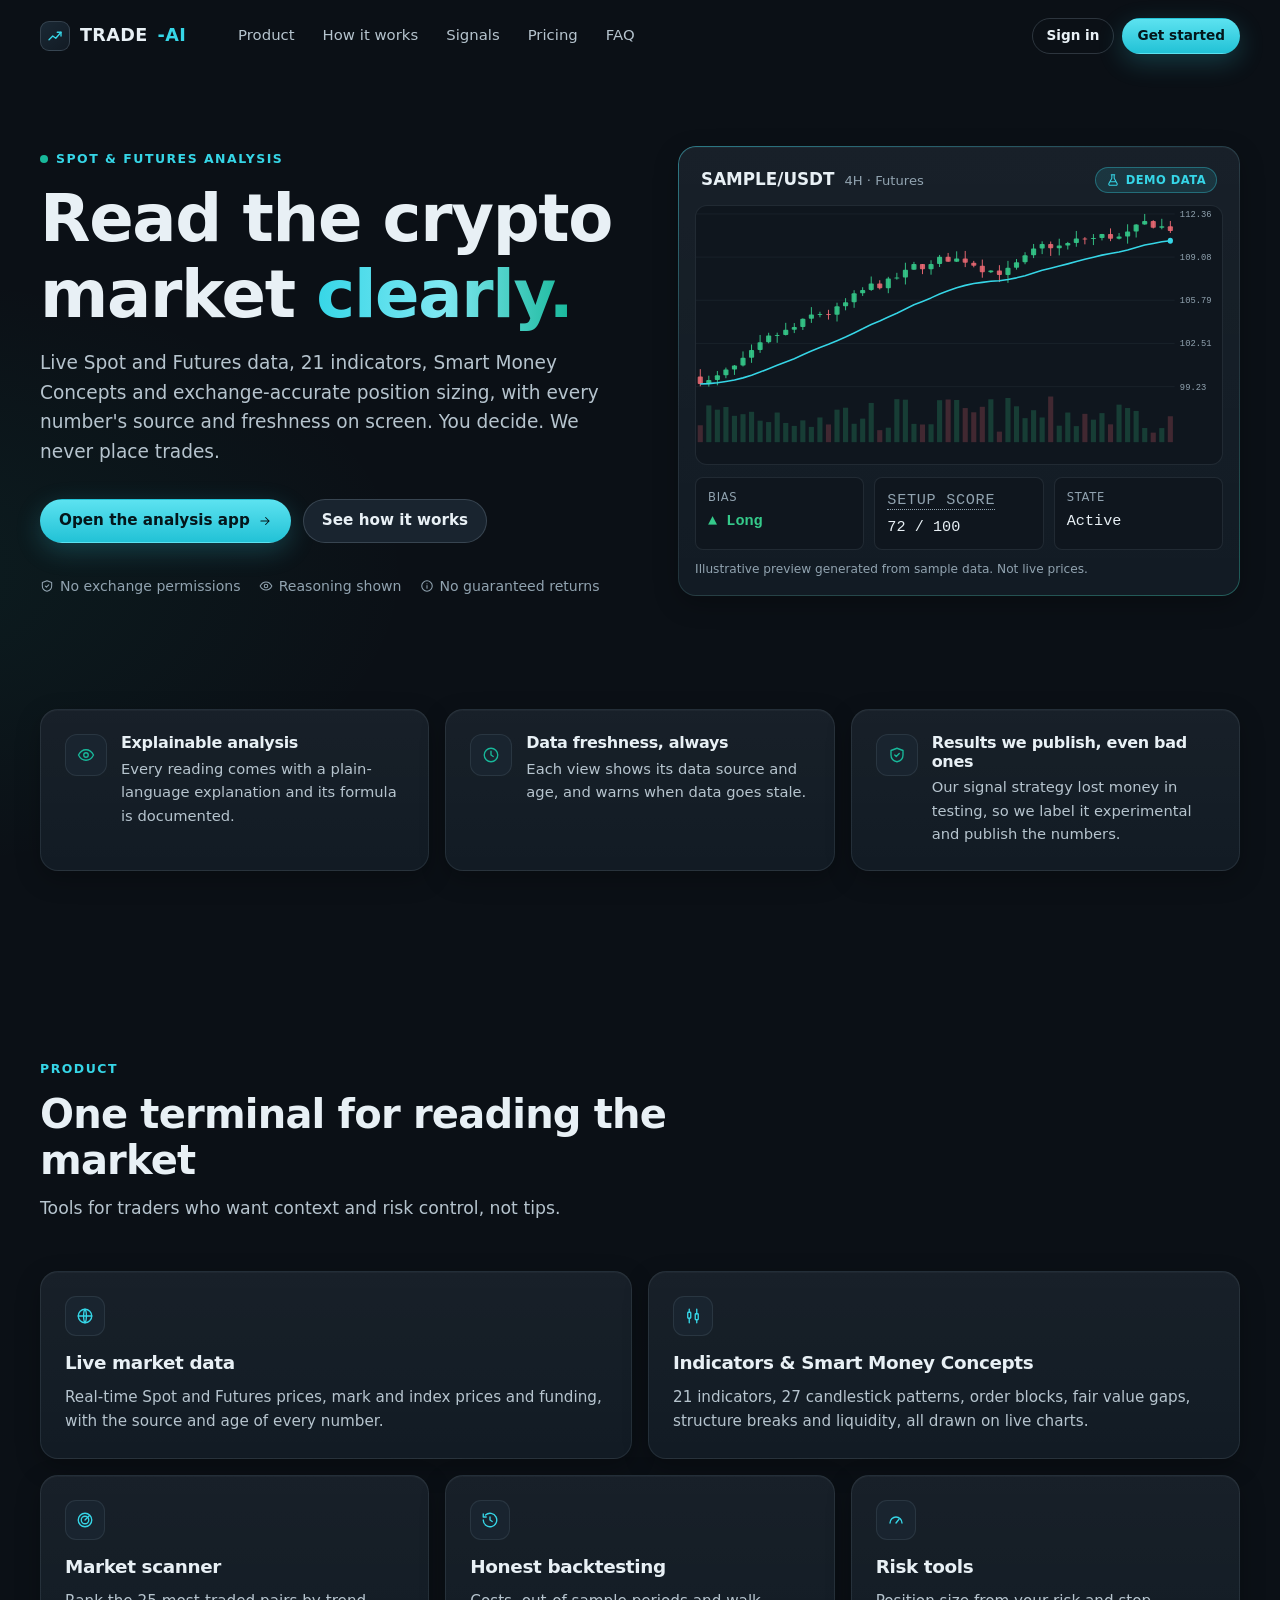
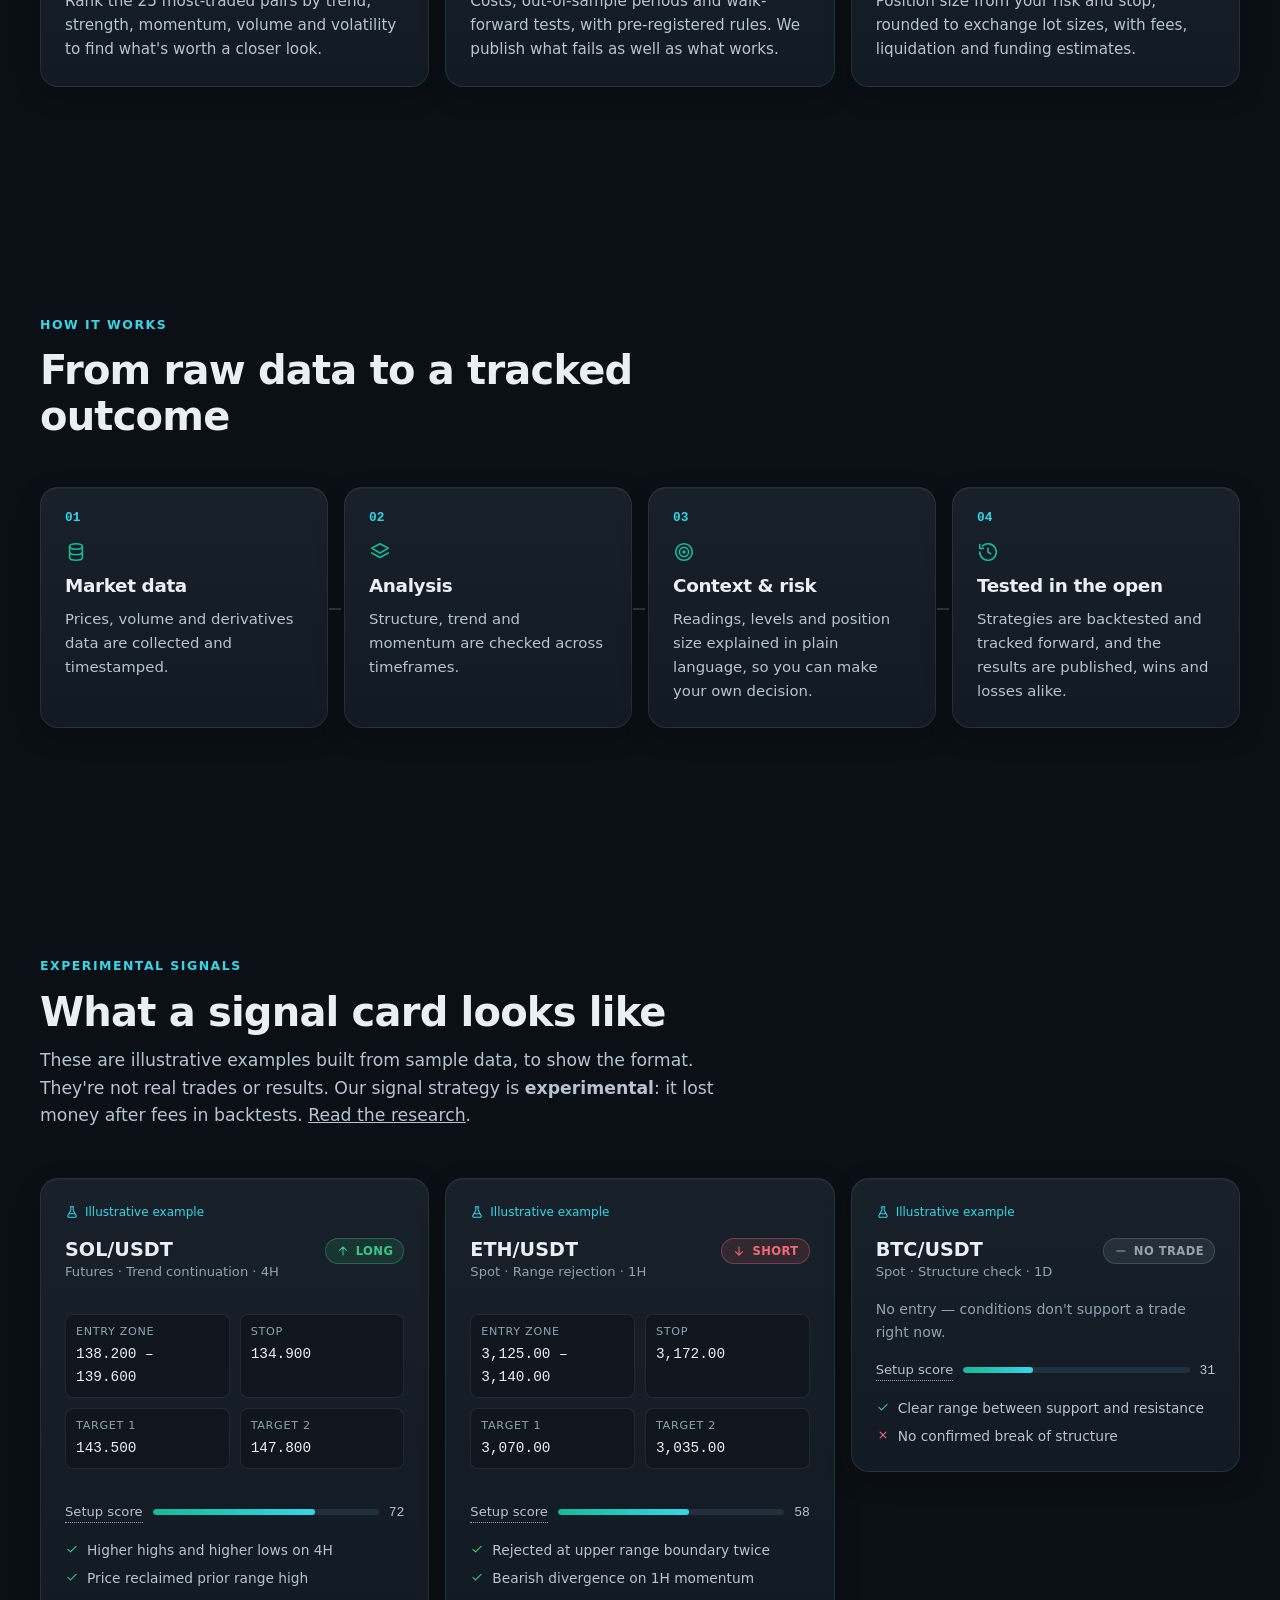
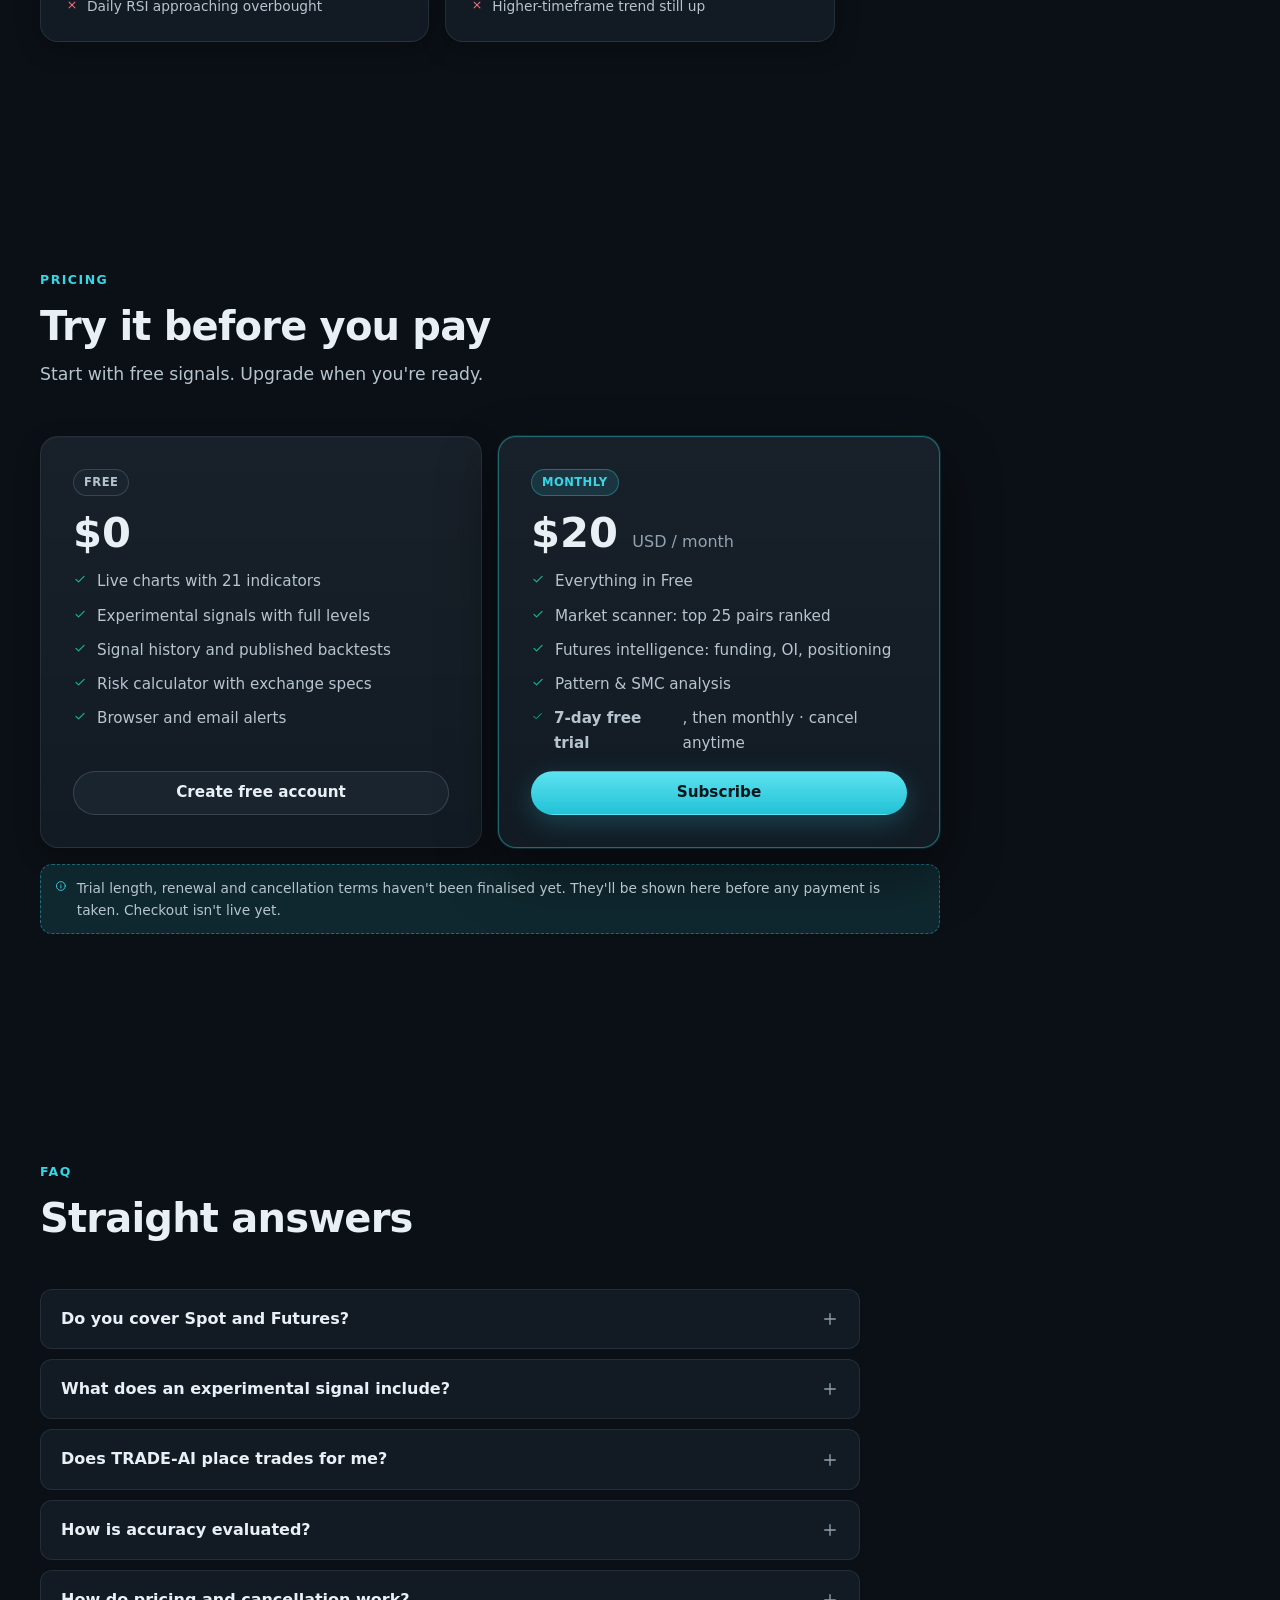
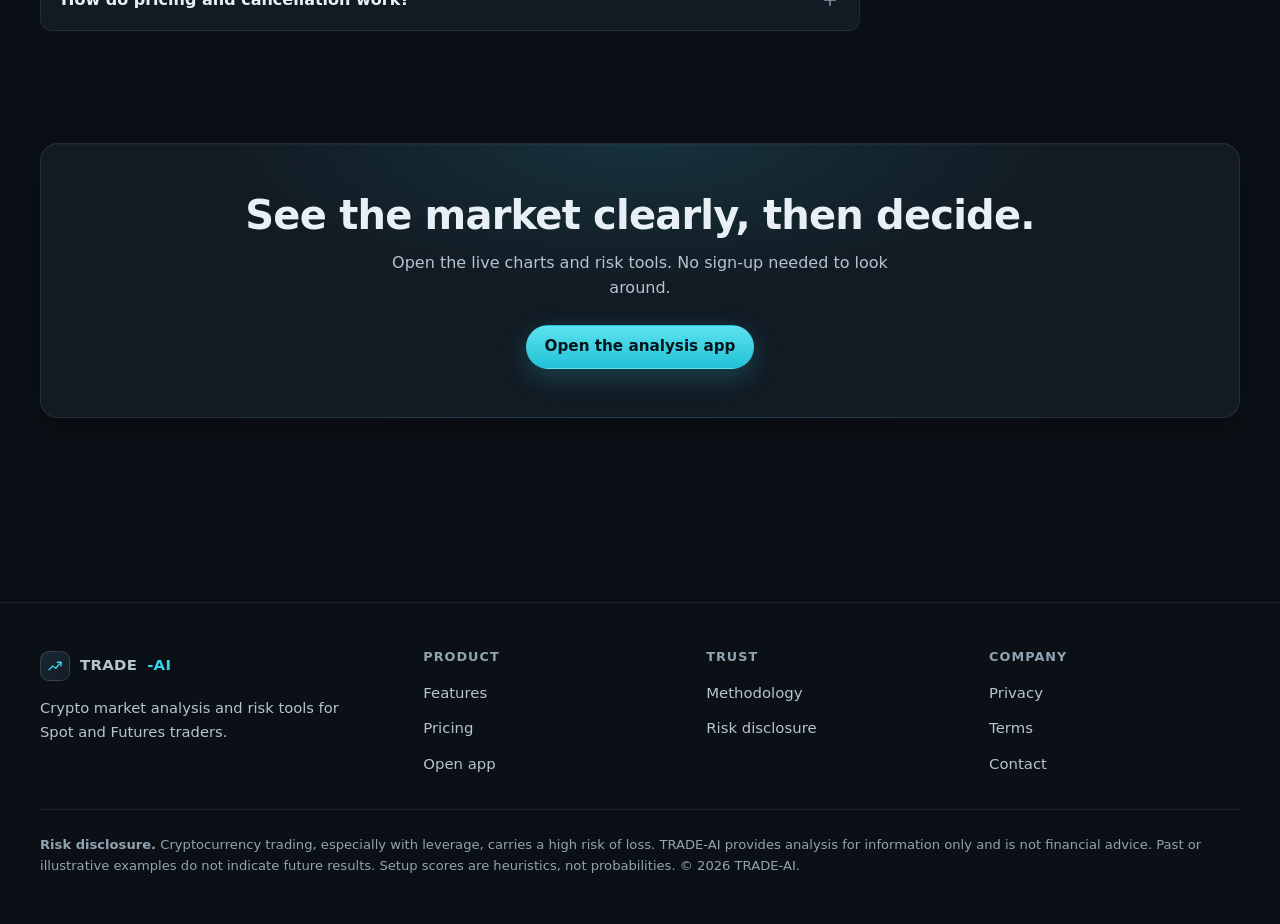
==== index.html @ 27941eb4 "Research round 4: holdout FAIL for E3 (lost less than holding, but not profitable); results publishe" ====
<!DOCTYPE html>
<html lang="en">
<head>
  <meta charset="utf-8" />
  <meta name="viewport" content="width=device-width, initial-scale=1" />
  <title>TRADE-AI — Crypto market analysis and risk tools</title>
  <meta name="description" content="TRADE-AI is a crypto market analysis and risk tool: live Spot and Futures data, 21 indicators, Smart Money Concepts, position sizing and honest, published backtests. Analysis only — no automated trading." />
  <meta name="theme-color" content="#0B1016" />
  <link rel="canonical" href="https://sahan308.github.io/trade-ai/" />
  <link rel="apple-touch-icon" href="assets/img/apple-touch-icon.png" />
  <link rel="manifest" href="manifest.webmanifest" />
  <meta property="og:type" content="website" />
  <meta property="og:site_name" content="TRADE-AI" />
  <meta property="og:title" content="TRADE-AI: Read the crypto market clearly" />
  <meta property="og:description" content="Live crypto charts, 21 indicators, Smart Money Concepts, a market scanner, futures data and position sizing. Analysis only, never automated trading." />
  <meta property="og:url" content="https://sahan308.github.io/trade-ai/" />
  <meta property="og:image" content="https://sahan308.github.io/trade-ai/assets/img/og.png" />
  <meta property="og:image:width" content="1200" />
  <meta property="og:image:height" content="630" />
  <meta property="og:image:alt" content="TRADE-AI: Read the crypto market clearly. Analysis only, never trades." />
  <meta name="twitter:card" content="summary_large_image" />
  <meta name="twitter:title" content="TRADE-AI: Read the crypto market clearly" />
  <meta name="twitter:description" content="Live crypto charts, 21 indicators, Smart Money Concepts, a market scanner, futures data and position sizing. Analysis only, never automated trading." />
  <meta name="twitter:image" content="https://sahan308.github.io/trade-ai/assets/img/og.png" />
  <script type="application/ld+json">{"@context":"https://schema.org","@type":"WebApplication","name":"TRADE-AI","url":"https://sahan308.github.io/trade-ai/","applicationCategory":"FinanceApplication","operatingSystem":"Web","description":"Live crypto charts, 21 indicators, Smart Money Concepts, a market scanner, futures data and position sizing. Analysis only, never automated trading.","offers":{"@type":"Offer","price":"20","priceCurrency":"USD"}}</script>
  <link rel="icon" href="data:image/svg+xml,%3Csvg xmlns='http://www.w3.org/2000/svg' viewBox='0 0 24 24' fill='none' stroke='%2336D6E7' stroke-width='2.4' stroke-linecap='round' stroke-linejoin='round'%3E%3Cpath d='M4 17l5-5 4 3 7-8'/%3E%3Cpath d='M15 7h5v5'/%3E%3C/svg%3E" />
  <link rel="stylesheet" href="assets/css/base.css?v=51" />
  <link rel="stylesheet" href="assets/css/landing.css?v=51" />
</head>
<body class="landing">
  <a class="skip-link" href="#main">Skip to content</a>

  <header class="nav" id="nav">
    <div class="wrap nav-inner">
      <a class="brand" href="#top" aria-label="TRADE-AI home"><span class="brand-mark" data-icon="logo"></span>TRADE<b>-AI</b></a>
      <nav class="nav-links" aria-label="Primary">
        <a href="#features">Product</a>
        <a href="#how">How it works</a>
        <a href="#examples">Signals</a>
        <a href="#pricing">Pricing</a>
        <a href="#faq">FAQ</a>
      </nav>
      <div class="nav-cta">
        <a class="btn btn-ghost btn-sm" href="app.html#/login">Sign in</a>
        <a class="btn btn-primary btn-sm" href="app.html#/signup">Get started</a>
      </div>
      <button class="icon-btn nav-toggle" id="navToggle" aria-expanded="false" aria-controls="mobileMenu" aria-label="Open menu" data-icon="menu"></button>
    </div>
    <div class="mobile-menu" id="mobileMenu">
      <div class="wrap">
        <a href="#features">Product</a><a href="#how">How it works</a><a href="#examples">Signals</a><a href="#pricing">Pricing</a><a href="#faq">FAQ</a>
        <a class="btn" href="app.html#/login">Sign in</a>
        <a class="btn btn-primary" href="app.html#/signup">Get started</a>
      </div>
    </div>
  </header>

  <main id="main">
    <!-- HERO -->
    <section class="hero" id="top">
      <div class="wrap hero-grid">
        <div>
          <div class="eyebrow reveal"><span class="dot" style="color:var(--teal)"></span>Spot &amp; Futures analysis</div>
          <h1 class="reveal" style="--d:60ms">Read the crypto market <em>clearly.</em></h1>
          <p class="hero-lede reveal" style="--d:120ms">Live Spot and Futures data, 21 indicators, Smart Money Concepts and exchange-accurate position sizing, with every number's source and freshness on screen. You decide. We never place trades.</p>
          <div class="hero-ctas reveal" style="--d:180ms">
            <a class="btn btn-primary" href="app.html#/chart" data-icon="arrowRight" data-icon-class="icon-sm" style="flex-direction:row-reverse">Open the analysis app</a>
            <a class="btn" href="#how">See how it works</a>
          </div>
          <div class="hero-notes reveal" style="--d:240ms">
            <span data-icon="shield" data-icon-class="icon-sm">No exchange permissions</span>
            <span data-icon="eye" data-icon-class="icon-sm">Reasoning shown</span>
            <span data-icon="info" data-icon-class="icon-sm">No guaranteed returns</span>
          </div>
        </div>

        <figure class="card preview reveal" style="--d:140ms;margin:0" aria-labelledby="previewCap">
          <div class="preview-top">
            <div class="preview-pair"><strong>SAMPLE/USDT</strong><span class="muted" style="font-size:.82rem">4H · Futures</span></div>
            <span class="badge badge-demo" data-icon="flask" data-icon-class="icon-sm">Demo data</span>
          </div>
          <div class="chart-box" id="heroChart"></div>
          <div class="preview-foot">
            <div class="mini"><small>Bias</small><span class="up bias-long">▲ Long</span></div>
            <div class="mini"><small><span class="term" tabindex="0" data-tip="Heuristic score of aligned conditions — not a probability of winning.">Setup score</span></small><span>72 / 100</span></div>
            <div class="mini"><small>State</small><span>Active</span></div>
          </div>
          <figcaption id="previewCap" class="muted" style="font-size:.76rem;margin-top:10px">Illustrative preview generated from sample data. Not live prices.</figcaption>
        </figure>
      </div>
    </section>

    <!-- TRUST -->
    <section class="trust" aria-label="Transparency commitments">
      <div class="wrap trust-grid" data-stagger>
        <div class="card card-hover trust-item reveal"><div class="ic" data-icon="eye"></div><div><h3>Explainable analysis</h3><p>Every reading comes with a plain-language explanation and its formula is documented.</p></div></div>
        <div class="card card-hover trust-item reveal"><div class="ic" data-icon="clock"></div><div><h3>Data freshness, always</h3><p>Each view shows its data source and age, and warns when data goes stale.</p></div></div>
        <div class="card card-hover trust-item reveal"><div class="ic" data-icon="shield"></div><div><h3>Results we publish, even bad ones</h3><p>Our signal strategy lost money in testing, so we label it experimental and publish the numbers.</p></div></div>
      </div>
    </section>

    <!-- FEATURES -->
    <section id="features">
      <div class="wrap">
        <div class="section-head reveal">
          <div class="eyebrow">Product</div>
          <h2>One terminal for reading the market</h2>
          <p>Tools for traders who want context and risk control, not tips.</p>
        </div>
        <div class="features-grid" data-stagger>
          <article class="card card-hover feature wide reveal"><div class="ic" data-icon="globe"></div><h3>Live market data</h3><p>Real-time Spot and Futures prices, mark and index prices and funding, with the source and age of every number.</p></article>
          <article class="card card-hover feature wide reveal"><div class="ic" data-icon="candles"></div><h3>Indicators &amp; Smart Money Concepts</h3><p>21 indicators, 27 candlestick patterns, order blocks, fair value gaps, structure breaks and liquidity, all drawn on live charts.</p></article>
          <article class="card card-hover feature reveal"><div class="ic" data-icon="radar"></div><h3>Market scanner</h3><p>Rank the 25 most-traded pairs by trend, strength, momentum, volume and volatility to find what's worth a closer look.</p></article>
          <article class="card card-hover feature reveal"><div class="ic" data-icon="history"></div><h3>Honest backtesting</h3><p>Costs, out-of-sample periods and walk-forward tests, with pre-registered rules. We publish what fails as well as what works.</p></article>
          <article class="card card-hover feature reveal"><div class="ic" data-icon="gauge"></div><h3>Risk tools</h3><p>Position size from your risk and stop, rounded to exchange lot sizes, with fees, liquidation and funding estimates.</p></article>
        </div>
      </div>
    </section>

    <!-- HOW -->
    <section id="how">
      <div class="wrap">
        <div class="section-head reveal">
          <div class="eyebrow">How it works</div>
          <h2>From raw data to a tracked outcome</h2>
        </div>
        <ol class="steps" data-stagger style="list-style:none;margin:0;padding:0">
          <li class="card card-hover step reveal"><div class="ic" data-icon="database" data-icon-class="icon-lg"></div><h3>Market data</h3><p>Prices, volume and derivatives data are collected and timestamped.</p></li>
          <li class="card card-hover step reveal"><div class="ic" data-icon="layers" data-icon-class="icon-lg"></div><h3>Analysis</h3><p>Structure, trend and momentum are checked across timeframes.</p></li>
          <li class="card card-hover step reveal"><div class="ic" data-icon="target" data-icon-class="icon-lg"></div><h3>Context &amp; risk</h3><p>Readings, levels and position size explained in plain language, so you can make your own decision.</p></li>
          <li class="card card-hover step reveal"><div class="ic" data-icon="history" data-icon-class="icon-lg"></div><h3>Tested in the open</h3><p>Strategies are backtested and tracked forward, and the results are published, wins and losses alike.</p></li>
        </ol>
      </div>
    </section>

    <!-- EXAMPLES -->
    <section id="examples">
      <div class="wrap">
        <div class="section-head reveal">
          <div class="eyebrow">Experimental signals</div>
          <h2>What a signal card looks like</h2>
          <p>These are illustrative examples built from sample data, to show the format. They're not real trades or results. Our signal strategy is <b>experimental</b>: it lost money after fees in backtests. <a href="https://github.com/Sahan308/trade-ai/blob/main/research/RESULTS.md" target="_blank" rel="noopener" style="text-decoration:underline">Read the research</a>.</p>
        </div>
        <div class="samples-grid" data-stagger id="samples"></div>
      </div>
    </section>

    <!-- PRICING -->
    <section id="pricing">
      <div class="wrap">
        <div class="section-head reveal">
          <div class="eyebrow">Pricing</div>
          <h2>Try it before you pay</h2>
          <p>Start with free signals. Upgrade when you're ready.</p>
        </div>
        <div class="pricing-grid" data-stagger>
          <div class="card card-hover plan reveal">
            <span class="badge" style="align-self:flex-start">Free</span>
            <div class="plan-price">$0</div>
            <ul>
              <li><span data-icon="check" data-icon-class="icon-sm"></span>Live charts with 21 indicators</li>
              <li><span data-icon="check" data-icon-class="icon-sm"></span>Experimental signals with full levels</li>
              <li><span data-icon="check" data-icon-class="icon-sm"></span>Signal history and published backtests</li>
              <li><span data-icon="check" data-icon-class="icon-sm"></span>Risk calculator with exchange specs</li>
              <li><span data-icon="check" data-icon-class="icon-sm"></span>Browser and email alerts</li>
            </ul>
            <a class="btn" href="app.html#/signup">Create free account</a>
          </div>
          <div class="card card-hover plan featured reveal">
            <span class="badge badge-demo" style="align-self:flex-start">Monthly</span>
            <div class="plan-price">$<span data-cfg="price">20</span> <small>USD / month</small></div>
            <ul>
              <li><span data-icon="check" data-icon-class="icon-sm"></span>Everything in Free</li>
              <li><span data-icon="check" data-icon-class="icon-sm"></span>Market scanner: top 25 pairs ranked</li>
              <li><span data-icon="check" data-icon-class="icon-sm"></span>Futures intelligence: funding, OI, positioning</li>
              <li><span data-icon="check" data-icon-class="icon-sm"></span>Pattern &amp; SMC analysis</li>
              <li><span data-icon="check" data-icon-class="icon-sm"></span><b>7-day free trial</b>, then monthly · cancel anytime</li>
            </ul>
            <button class="btn btn-primary" id="subscribeBtn" type="button">Subscribe</button>
          </div>
        </div>
        <div class="config-note reveal" style="margin-top:16px;max-width:900px"><span data-icon="info" data-icon-class="icon-sm"></span><span>Trial length, renewal and cancellation terms haven't been finalised yet. They'll be shown here before any payment is taken. Checkout isn't live yet.</span></div>
      </div>
    </section>

    <!-- FAQ -->
    <section id="faq">
      <div class="wrap">
        <div class="section-head reveal"><div class="eyebrow">FAQ</div><h2>Straight answers</h2></div>
        <div class="faq" id="faqList" data-stagger>
          <div class="faq-item reveal"><button class="faq-q" aria-expanded="false">Do you cover Spot and Futures?<span data-icon="plus"></span></button><div class="faq-a" role="region"><div><p>Yes. Every signal is labelled Spot or Futures. Futures views add derivatives context such as funding and open interest wherever the data source provides it.</p></div></div></div>
          <div class="faq-item reveal"><button class="faq-q" aria-expanded="false">What does an experimental signal include?<span data-icon="plus"></span></button><div class="faq-a" role="region"><div><p>Direction (LONG, SHORT or NO TRADE), symbol, market, strategy, timeframe, timestamp, data source and freshness, entry zone, stop-loss, targets, an invalidation condition, a heuristic setup score, and supporting and conflicting evidence.</p></div></div></div>
          <div class="faq-item reveal"><button class="faq-q" aria-expanded="false">Does TRADE-AI place trades for me?<span data-icon="plus"></span></button><div class="faq-a" role="region"><div><p>No. TRADE-AI is analysis and decision support only. It never connects to your exchange account, never asks for trading permissions and never places orders.</p></div></div></div>
          <div class="faq-item reveal"><button class="faq-q" aria-expanded="false">How is accuracy evaluated?<span data-icon="plus"></span></button><div class="faq-a" role="region"><div><p>Strategies are backtested with fees and slippage, out-of-sample periods and walk-forward tests, under rules we commit before seeing results. Live signals are tracked through their full lifecycle. So far our signal strategy has <b>not</b> shown a positive edge after costs, so we label it experimental and publish the results. We never quote an accuracy rate the data doesn't support, and the setup score is never a win probability.</p></div></div></div>
          <div class="faq-item reveal"><button class="faq-q" aria-expanded="false">How do pricing and cancellation work?<span data-icon="plus"></span></button><div class="faq-a" role="region"><div><p>The core app is free: charts, indicators, experimental signals with full levels, history, risk tools and alerts. Pro adds the market scanner, futures intelligence and pattern &amp; SMC analysis for $20 USD per month. Every new account gets 7 days of Pro free, no card needed. Pro renews monthly until you cancel; cancelling keeps Pro until the end of the period you paid for. See the <a href="legal/terms.html">Terms</a>.</p></div></div></div>
        </div>
      </div>
    </section>

    <section style="padding-top:0">
      <div class="wrap"><div class="card cta-band reveal">
        <h2>See the market clearly, then decide.</h2>
        <p>Open the live charts and risk tools. No sign-up needed to look around.</p>
        <a class="btn btn-primary" href="app.html#/chart">Open the analysis app</a>
      </div></div>
    </section>
  </main>

  <footer class="footer">
    <div class="wrap">
      <div class="footer-grid">
        <div><a class="brand" href="#top"><span class="brand-mark" data-icon="logo"></span>TRADE<b>-AI</b></a><p style="margin-top:14px;font-size:.92rem;max-width:300px">Crypto market analysis and risk tools for Spot and Futures traders.</p></div>
        <div><h4>Product</h4><ul><li><a href="#features">Features</a></li><li><a href="#pricing">Pricing</a></li><li><a href="app.html">Open app</a></li></ul></div>
        <div><h4>Trust</h4><ul><li><a data-link="methodology" href="#">Methodology</a></li><li><a data-link="risk" href="#">Risk disclosure</a></li></ul></div>
        <div><h4>Company</h4><ul><li><a data-link="privacy" href="#">Privacy</a></li><li><a data-link="terms" href="#">Terms</a></li><li><a data-link="contact" href="#">Contact</a></li></ul></div>
      </div>
      <p class="risk" id="risk-disclosure"><b>Risk disclosure.</b> Cryptocurrency trading, especially with leverage, carries a high risk of loss. TRADE-AI provides analysis for information only and is not financial advice. Past or illustrative examples do not indicate future results. Setup scores are heuristics, not probabilities. © <span id="yr"></span> TRADE-AI.</p>
    </div>
  </footer>

  <script src="assets/js/config.js?v=51"></script>
  <script src="assets/js/core.js?v=51"></script>
  <script src="assets/js/fixtures/demo.js?v=51"></script>
  <script src="assets/js/services/signals.js?v=51"></script>
  <script src="assets/js/components.js?v=51"></script>
  <script src="assets/js/hero-chart.js?v=51"></script>
  <script src="assets/js/landing.js?v=51"></script>
</body>
</html>
---- assets/css/base.css ----
/* TRADE-AI — design tokens + shared base styles */
:root {
  /* Surfaces */
  --bg-0: #0B1016;
  --bg-1: #0F161E;
  --bg-2: #121B24;
  --bg-3: #19242F;
  --bg-4: #22303D;
  --line: rgba(145, 163, 176, 0.14);
  --line-strong: rgba(145, 163, 176, 0.26);

  /* Text */
  --tx-1: #E8F0F5;
  --tx-2: #B6C4CE;
  --tx-3: #91A3B0;

  /* Semantic */
  --up: #35C98A;          /* positive market movement, LONG */
  --up-soft: rgba(53, 201, 138, 0.12);
  --down: #F16B75;        /* negative market movement, SHORT */
  --down-soft: rgba(241, 107, 117, 0.12);
  --accent: #36D6E7;      /* primary brand accent — electric cyan */
  --accent-soft: rgba(54, 214, 231, 0.12);
  --accent-ink: #04161B;  /* text on cyan fills */
  --teal: #18B89A;        /* secondary accent */
  --teal-soft: rgba(24, 184, 154, 0.12);
  --info: #18B89A;
  --info-soft: rgba(24, 184, 154, 0.12);
  --neutral: #91A3B0;
  --neutral-soft: rgba(145, 163, 176, 0.12);

  /* Type */
  --font-sans: "Inter", "Segoe UI", system-ui, -apple-system, Roboto, "Helvetica Neue", Arial, sans-serif;
  --font-display: "Space Grotesk", "Inter", "Segoe UI", system-ui, sans-serif;
  --font-mono: "JetBrains Mono", ui-monospace, SFMono-Regular, Menlo, Consolas, monospace;

  /* Spacing / shape */
  --s-1: 4px; --s-2: 8px; --s-3: 12px; --s-4: 16px; --s-5: 24px; --s-6: 32px; --s-7: 48px; --s-8: 72px; --s-9: 112px;
  --r-sm: 8px; --r-md: 12px; --r-lg: 18px; --r-xl: 26px;
  --shadow-1: 0 1px 0 rgba(255,255,255,0.03) inset, 0 8px 24px rgba(0,0,0,0.25);
  --shadow-2: 0 1px 0 rgba(255,255,255,0.04) inset, 0 24px 60px rgba(0,0,0,0.45);
  --glow-up: 0 0 0 1px rgba(54,214,231,0.25), 0 0 24px rgba(54,214,231,0.12);

  /* Motion */
  --ease: cubic-bezier(0.2, 0.7, 0.2, 1);
  --dur-1: 140ms; --dur-2: 240ms; --dur-3: 520ms;
  --maxw: 1200px;
}

*, *::before, *::after { box-sizing: border-box; }
html { -webkit-text-size-adjust: 100%; scroll-behavior: smooth; }
body {
  margin: 0; background: var(--bg-0); color: var(--tx-1);
  font: 400 16px/1.6 var(--font-sans);
  -webkit-font-smoothing: antialiased;
}
img, svg { display: block; max-width: 100%; }
a { color: inherit; text-decoration: none; }
p { margin: 0 0 var(--s-4); color: var(--tx-2); }
h1, h2, h3, h4 { margin: 0 0 var(--s-3); font-family: var(--font-display); letter-spacing: -0.02em; line-height: 1.15; color: var(--tx-1); }
h1 { font-size: clamp(2.3rem, 5.4vw, 4.1rem); font-weight: 650; }
h2 { font-size: clamp(1.7rem, 3.4vw, 2.5rem); font-weight: 620; }
h3 { font-size: 1.15rem; font-weight: 600; }
.num, .mono { font-family: var(--font-mono); font-variant-numeric: tabular-nums; letter-spacing: -0.01em; }
.muted { color: var(--tx-3); }
.sr-only { position: absolute; width: 1px; height: 1px; padding: 0; margin: -1px; overflow: hidden; clip: rect(0,0,0,0); white-space: nowrap; border: 0; }
.skip-link { position: absolute; left: 12px; top: -60px; z-index: 100; background: var(--accent); color: var(--accent-ink); padding: 10px 14px; border-radius: var(--r-sm); font-weight: 600; transition: top var(--dur-1); }
.skip-link:focus { top: 12px; }

:focus-visible { outline: 2px solid var(--accent); outline-offset: 2px; border-radius: 6px; }

.icon { width: 18px; height: 18px; flex: none; stroke: currentColor; fill: none; stroke-width: 1.8; stroke-linecap: round; stroke-linejoin: round; }
.icon-sm { width: 14px; height: 14px; }
.icon-lg { width: 22px; height: 22px; }

/* Buttons */
.btn {
  --b-bg: var(--bg-3); --b-fg: var(--tx-1); --b-bd: var(--line-strong);
  display: inline-flex; align-items: center; justify-content: center; gap: 8px;
  min-height: 44px; padding: 0 18px; border-radius: 999px; border: 1px solid var(--b-bd);
  background: var(--b-bg); color: var(--b-fg); font: 600 0.95rem/1 var(--font-sans); cursor: pointer;
  transition: transform var(--dur-1) var(--ease), background var(--dur-2), border-color var(--dur-2), box-shadow var(--dur-2);
}
.btn:hover { transform: translateY(-1px); border-color: rgba(54,214,231,0.45); }
.btn:active { transform: translateY(0); }
.btn-primary { --b-bg: linear-gradient(180deg, #5CE2F0, #22C2D6); --b-fg: var(--accent-ink); --b-bd: transparent; box-shadow: 0 8px 26px rgba(54,214,231,0.22); }
.btn-primary:hover { box-shadow: 0 10px 32px rgba(54,214,231,0.32); }
.btn-ghost { --b-bg: transparent; }
.btn-sm { min-height: 36px; padding: 0 14px; font-size: 0.85rem; }
.btn[disabled], .btn[aria-disabled="true"] { opacity: 0.5; cursor: not-allowed; transform: none; }

/* Badges / pills */
.badge {
  display: inline-flex; align-items: center; gap: 6px; padding: 3px 10px; border-radius: 999px;
  font: 600 0.72rem/1.6 var(--font-sans); letter-spacing: 0.04em; text-transform: uppercase;
  border: 1px solid var(--line-strong); background: var(--bg-3); color: var(--tx-2); white-space: nowrap;
}
.badge-long { color: var(--up); background: var(--up-soft); border-color: rgba(53,201,138,0.35); }
.badge-short { color: var(--down); background: var(--down-soft); border-color: rgba(241,107,117,0.35); }
.badge-none { color: var(--neutral); background: var(--neutral-soft); }
.badge-demo { color: var(--accent); background: var(--accent-soft); border-color: rgba(54,214,231,0.35); }
.badge-info { color: var(--info); background: var(--info-soft); border-color: rgba(24,184,154,0.35); }
.up { color: var(--up); } .down { color: var(--down); }

.dot { width: 8px; height: 8px; border-radius: 50%; background: currentColor; flex: none; }
.dot-live { box-shadow: 0 0 0 0 currentColor; animation: pulse 2.4s var(--ease) infinite; }
@keyframes pulse { 0% { box-shadow: 0 0 0 0 rgba(24,184,154,0.45); } 70% { box-shadow: 0 0 0 8px rgba(24,184,154,0); } 100% { box-shadow: 0 0 0 0 rgba(24,184,154,0); } }

/* Cards */
.card {
  background: linear-gradient(180deg, rgba(255,255,255,0.025), rgba(255,255,255,0)), var(--bg-2);
  border: 1px solid var(--line); border-radius: var(--r-lg); box-shadow: var(--shadow-1);
}
.card-hover { transition: transform var(--dur-2) var(--ease), border-color var(--dur-2), box-shadow var(--dur-2); }
.card-hover:hover { transform: translateY(-3px); border-color: var(--line-strong); box-shadow: var(--shadow-2); }

/* Tooltip term */
.term { border-bottom: 1px dotted var(--tx-3); cursor: help; position: relative; }
.term:focus-visible { border-radius: 2px; }
.term[data-tip]::after {
  content: attr(data-tip); position: absolute; left: 50%; bottom: calc(100% + 8px); transform: translate(-50%, 4px);
  width: max-content; max-width: 260px; padding: 8px 10px; border-radius: var(--r-sm);
  background: var(--bg-4); border: 1px solid var(--line-strong); color: var(--tx-1);
  font: 400 0.8rem/1.45 var(--font-sans); text-transform: none; letter-spacing: 0; white-space: normal;
  opacity: 0; pointer-events: none; transition: opacity var(--dur-1), transform var(--dur-1); z-index: 30;
}
.term:hover::after, .term:focus-visible::after { opacity: 1; transform: translate(-50%, 0); }

/* Skeleton */
.skeleton { position: relative; overflow: hidden; background: var(--bg-3); border-radius: 6px; color: transparent !important; }
.skeleton::after { content: ""; position: absolute; inset: 0; transform: translateX(-100%); background: linear-gradient(90deg, transparent, rgba(255,255,255,0.05), transparent); animation: shimmer 1.4s infinite; }
@keyframes shimmer { to { transform: translateX(100%); } }

/* Scroll reveal (only hidden when JS + motion allowed) */
.js-motion .reveal { opacity: 0; transform: translateY(18px); transition: opacity var(--dur-3) var(--ease), transform var(--dur-3) var(--ease); transition-delay: var(--d, 0ms); }
.js-motion .reveal.is-visible { opacity: 1; transform: none; }

/* Modal */
.modal { position: fixed; inset: 0; z-index: 80; display: grid; place-items: center; padding: var(--s-4); visibility: hidden; }
.modal.open { visibility: visible; }
.modal-backdrop { position: absolute; inset: 0; background: rgba(5,8,11,0.72); backdrop-filter: blur(4px); opacity: 0; transition: opacity var(--dur-2); }
.modal.open .modal-backdrop { opacity: 1; }
.modal-panel { position: relative; width: min(760px, 100%); max-height: calc(100vh - 32px); overflow: auto; background: var(--bg-1); border: 1px solid var(--line-strong); border-radius: var(--r-xl); box-shadow: var(--shadow-2); transform: translateY(16px) scale(0.98); opacity: 0; transition: transform var(--dur-2) var(--ease), opacity var(--dur-2); }
.modal.open .modal-panel { transform: none; opacity: 1; }
.modal-close { position: absolute; top: 14px; right: 14px; }
.icon-btn { display: inline-grid; place-items: center; width: 40px; height: 40px; border-radius: 10px; border: 1px solid var(--line); background: var(--bg-2); color: var(--tx-2); cursor: pointer; transition: background var(--dur-1), color var(--dur-1); }
.icon-btn:hover { background: var(--bg-3); color: var(--tx-1); }

/* Signal card (shared by landing + app) */
.signal { padding: var(--s-5); display: flex; flex-direction: column; gap: var(--s-4); }
.signal-head { display: flex; align-items: flex-start; justify-content: space-between; gap: var(--s-3); }
.signal-sym { font: 650 1.2rem/1.2 var(--font-display); }
.signal-meta { font-size: 0.82rem; color: var(--tx-3); }
.signal-levels { display: grid; grid-template-columns: repeat(2, 1fr); gap: 10px; }
.level { background: var(--bg-1); border: 1px solid var(--line); border-radius: var(--r-sm); padding: 8px 10px; }
.level dt { font-size: 0.7rem; text-transform: uppercase; letter-spacing: 0.06em; color: var(--tx-3); }
.level dd { margin: 2px 0 0; font-family: var(--font-mono); font-size: 0.9rem; }
.score { display: flex; align-items: center; gap: 10px; font-size: 0.82rem; color: var(--tx-2); }
.score-bar { flex: 1; height: 6px; border-radius: 6px; background: var(--bg-4); overflow: hidden; }
.score-bar span { display: block; height: 100%; background: linear-gradient(90deg, var(--teal), var(--accent)); border-radius: inherit; transform-origin: left; }
.evidence { display: grid; gap: 6px; margin: 0; padding: 0; list-style: none; font-size: 0.86rem; color: var(--tx-2); }
.evidence li { display: flex; gap: 8px; align-items: flex-start; }
.evidence .icon { margin-top: 3px; }
.demo-stamp { display: flex; align-items: center; gap: 6px; font-size: 0.75rem; color: var(--accent); }

@media (prefers-reduced-motion: reduce) {
  html { scroll-behavior: auto; }
  *, *::before, *::after { animation-duration: 0.001ms !important; animation-iteration-count: 1 !important; transition-duration: 0.001ms !important; }
  .js-motion .reveal { opacity: 1; transform: none; }
}

/* Milestone 7: locked trade levels */
.locked-levels { border: 1px dashed var(--line, rgba(145,163,176,.3)); border-radius: 12px; padding: 14px; background: rgba(54,214,231,.04); }
.locked-levels .icon-sm { vertical-align: -2px; }
.auth-form { display: grid; gap: 12px; max-width: 380px; }
.auth-form .err { color: var(--neg, #F16B75); font-size: .85rem; min-height: 1em; }

/* Themed scrollbars (page, tables, modals) */
html { color-scheme: dark; }
/* Firefox only: Chrome ignores the glowing ::-webkit-scrollbar styles below when scrollbar-color is set */
@supports not selector(::-webkit-scrollbar) {
  html { scrollbar-color: #36D6E7 #0B1016; scrollbar-width: thin; }
  * { scrollbar-color: #36D6E7 transparent; scrollbar-width: thin; }
}
::-webkit-scrollbar { width: 6px; height: 6px; }
::-webkit-scrollbar-track { background: #0B1016; }
::-webkit-scrollbar-thumb {
  background: linear-gradient(180deg, #5FE6F2 0%, #36D6E7 50%, #18B89A 100%);
  border-radius: 6px; border: 1px solid #0B1016;
  box-shadow: 0 0 8px rgba(54, 214, 231, .75), 0 0 16px rgba(54, 214, 231, .35), inset 0 0 4px rgba(255, 255, 255, .45);
}
::-webkit-scrollbar-thumb:hover { background: linear-gradient(180deg, #8AF0F8 0%, #36D6E7 60%, #18B89A 100%); box-shadow: 0 0 12px rgba(54, 214, 231, .95), 0 0 24px rgba(54, 214, 231, .5), inset 0 0 6px rgba(255, 255, 255, .6); }
::-webkit-scrollbar-corner { background: #0B1016; }
::-webkit-scrollbar-button { display: none; height: 0; width: 0; }
---- assets/css/landing.css ----
/* Landing page */
body.landing {
  background:
    radial-gradient(1100px 600px at 85% -10%, rgba(54,214,231,0.09), transparent 60%),
    radial-gradient(900px 500px at -10% 10%, rgba(24,184,154,0.08), transparent 60%),
    var(--bg-0);
}
.wrap { width: min(var(--maxw), 100% - 40px); margin-inline: auto; }
section { padding: var(--s-9) 0; position: relative; }
.eyebrow { display: inline-flex; align-items: center; gap: 8px; font: 600 0.78rem/1 var(--font-sans); letter-spacing: 0.12em; text-transform: uppercase; color: var(--accent); margin-bottom: var(--s-4); }
.section-head { max-width: 680px; margin-bottom: var(--s-7); }
.section-head p { font-size: 1.08rem; }

/* Nav */
.nav { position: sticky; top: 0; z-index: 50; transition: background var(--dur-2), border-color var(--dur-2), backdrop-filter var(--dur-2); border-bottom: 1px solid transparent; }
.nav.scrolled { background: rgba(11,16,22,0.8); backdrop-filter: blur(12px); border-bottom-color: var(--line); }
.nav-inner { display: flex; align-items: center; gap: var(--s-5); height: 72px; }
.brand { display: inline-flex; align-items: center; gap: 10px; font: 700 1.1rem/1 var(--font-display); letter-spacing: 0.02em; }
.brand-mark { width: 30px; height: 30px; border-radius: 9px; display: grid; place-items: center; background: linear-gradient(140deg, #1A2834, #121B24); border: 1px solid var(--line-strong); color: var(--accent); }
.brand b { color: var(--accent); font-weight: 700; }
.nav-links { display: flex; gap: 4px; margin-left: var(--s-4); }
.nav-links a { padding: 8px 12px; border-radius: 8px; color: var(--tx-2); font-size: 0.93rem; transition: color var(--dur-1), background var(--dur-1); }
.nav-links a:hover { color: var(--tx-1); background: rgba(255,255,255,0.04); }
.nav-cta { margin-left: auto; display: flex; gap: 8px; align-items: center; }
.nav-toggle { display: none; margin-left: auto; }
.mobile-menu { display: none; }

@media (max-width: 900px) {
  .nav-links, .nav-cta { display: none; }
  .nav-toggle { display: inline-grid; }
  .mobile-menu { display: grid; gap: 4px; overflow: hidden; max-height: 0; opacity: 0; transition: max-height var(--dur-3) var(--ease), opacity var(--dur-2); background: rgba(11,16,22,0.97); border-bottom: 1px solid var(--line); }
  .mobile-menu.open { max-height: 480px; opacity: 1; }
  .mobile-menu .wrap { display: grid; gap: 2px; padding: 8px 0 18px; }
  .mobile-menu a:not(.btn) { padding: 12px 6px; color: var(--tx-2); border-bottom: 1px solid var(--line); }
  .mobile-menu .btn { margin-top: 10px; }
}

/* Hero */
.hero { padding: var(--s-8) 0 var(--s-9); }
.hero-grid { display: grid; grid-template-columns: 1.05fr 1fr; gap: var(--s-7); align-items: center; }
.hero h1 em { font-style: normal; background: linear-gradient(90deg, var(--accent), #7FE8F2 50%, var(--teal)); -webkit-background-clip: text; background-clip: text; color: transparent; }
.hero-lede { font-size: 1.16rem; max-width: 560px; margin: var(--s-4) 0 var(--s-6); }
.hero-ctas { display: flex; flex-wrap: wrap; gap: 12px; }
.hero-notes { display: flex; flex-wrap: wrap; gap: 18px; margin-top: var(--s-6); color: var(--tx-3); font-size: 0.88rem; }
.hero-notes span { display: inline-flex; align-items: center; gap: 6px; }

.preview { padding: var(--s-4); position: relative; }
.preview::before { content: ""; position: absolute; inset: -1px; border-radius: inherit; padding: 1px; background: linear-gradient(160deg, rgba(54,214,231,0.45), transparent 40%, transparent 60%, rgba(24,184,154,0.35)); -webkit-mask: linear-gradient(#000 0 0) content-box, linear-gradient(#000 0 0); -webkit-mask-composite: xor; mask-composite: exclude; pointer-events: none; }
.preview-top { display: flex; align-items: center; justify-content: space-between; gap: 10px; padding: 4px 6px 12px; flex-wrap: wrap; }
.preview-pair { display: flex; align-items: baseline; gap: 10px; }
.preview-pair strong { font: 650 1.05rem/1 var(--font-display); }
.chart-box { position: relative; height: 260px; background: var(--bg-1); border: 1px solid var(--line); border-radius: var(--r-md); overflow: hidden; }
.chart-box svg { width: 100%; height: 100%; }
.chart-box .gl { stroke: rgba(145,163,176,0.08); }
.chart-box .ax { fill: var(--tx-3); font: 10px var(--font-mono); }
.preview-foot { display: grid; grid-template-columns: repeat(3, 1fr); gap: 10px; margin-top: 12px; }
.mini { background: var(--bg-1); border: 1px solid var(--line); border-radius: var(--r-sm); padding: 10px 12px; }
.mini small { display: block; color: var(--tx-3); font-size: 0.72rem; text-transform: uppercase; letter-spacing: 0.06em; }
.mini span { font-family: var(--font-mono); font-size: 0.95rem; }

/* Line-draw animation for hero chart */
.js-motion .draw { stroke-dasharray: var(--len); stroke-dashoffset: var(--len); transition: stroke-dashoffset 1s var(--ease); }
.js-motion .is-visible .draw, .js-motion .draw.go { stroke-dashoffset: 0; }
.js-motion .candle { opacity: 0; transform: scaleY(0.4); transform-box: fill-box; transform-origin: center; transition: opacity 300ms var(--ease), transform 300ms var(--ease); transition-delay: calc(var(--i) * 11ms); }
.js-motion .is-visible .candle { opacity: 1; transform: none; }
.js-motion .vol { transform: scaleY(0); transform-box: fill-box; transform-origin: bottom; transition: transform 360ms var(--ease); transition-delay: calc(var(--i) * 9ms + 120ms); }
.js-motion .is-visible .vol { transform: none; }
.js-motion .ema-dot { opacity: 0; transition: opacity 300ms 0.9s; }
.js-motion .is-visible .ema-dot { opacity: 1; }
/* After the intro, live ticks redraw without replaying the entrance */
.chart-box.settled .candle, .chart-box.settled .vol, .chart-box.settled .draw, .chart-box.settled .ema-dot { transition: none !important; transform: none; stroke-dashoffset: 0; }
.chart-box.settled .candle, .chart-box.settled .ema-dot { opacity: 1; }


/* Trust strip */
.trust { padding: 0 0 var(--s-8); }
.trust-grid { display: grid; grid-template-columns: repeat(3, 1fr); gap: var(--s-4); }
.trust-item { padding: var(--s-5); display: flex; gap: 14px; }
.card-hover:focus-within { border-color: var(--line-strong); }
.card-hover .ic { transition: transform var(--dur-2) var(--ease), color var(--dur-2); }
.card-hover:hover .ic { transform: translateY(-2px); color: var(--accent); }
.trust-item .ic { width: 42px; height: 42px; border-radius: 12px; display: grid; place-items: center; flex: none; background: var(--bg-3); border: 1px solid var(--line); color: var(--teal); }
.trust-item h3 { font-size: 1rem; margin-bottom: 4px; }
.trust-item p { margin: 0; font-size: 0.92rem; }

/* Features */
.features-grid { display: grid; grid-template-columns: repeat(6, 1fr); gap: var(--s-4); }
.feature { padding: var(--s-5); grid-column: span 2; }
.feature.wide { grid-column: span 3; }
.feature .ic { width: 40px; height: 40px; border-radius: 11px; display: grid; place-items: center; background: var(--bg-3); border: 1px solid var(--line); color: var(--accent); margin-bottom: var(--s-4); }
.feature p { margin: 0; font-size: 0.95rem; }
.feature .tag { margin-top: var(--s-4); }

/* How it works */
.steps { display: grid; grid-template-columns: repeat(4, 1fr); gap: var(--s-4); counter-reset: step; position: relative; }
.step { padding: var(--s-5); position: relative; }
.step::before { counter-increment: step; content: "0" counter(step); font: 600 0.8rem/1 var(--font-mono); color: var(--accent); display: block; margin-bottom: var(--s-4); }
.step .ic { color: var(--teal); margin-bottom: var(--s-3); }
.step p { margin: 0; font-size: 0.93rem; }
.step:not(:last-child)::after { content: ""; position: absolute; top: 50%; right: -14px; width: 12px; height: 2px; background: var(--line-strong); }

/* Samples */
.samples-grid { display: grid; grid-template-columns: repeat(3, 1fr); gap: var(--s-4); }

/* Pricing */
.pricing-grid { display: grid; grid-template-columns: 1fr 1fr; gap: var(--s-4); max-width: 900px; }
.plan { padding: var(--s-6); display: flex; flex-direction: column; gap: var(--s-4); }
.plan.featured { border-color: rgba(54,214,231,0.4); box-shadow: 0 0 0 1px rgba(54,214,231,0.14), var(--shadow-2); }
.plan-price { font: 650 2.6rem/1 var(--font-display); }
.plan-price small { font: 500 1rem var(--font-sans); color: var(--tx-3); }
.plan ul { list-style: none; margin: 0; padding: 0; display: grid; gap: 10px; color: var(--tx-2); font-size: 0.95rem; }
.plan li { display: flex; gap: 10px; }
.plan li .icon { color: var(--teal); margin-top: 3px; }
.plan .btn { margin-top: auto; }
.config-note { display: flex; gap: 10px; align-items: flex-start; padding: 12px 14px; border-radius: var(--r-md); background: var(--accent-soft); border: 1px dashed rgba(54,214,231,0.4); color: var(--tx-2); font-size: 0.86rem; }
.config-note .icon { color: var(--accent); margin-top: 2px; }

/* FAQ */
.faq { max-width: 820px; display: grid; gap: 10px; }
.faq-item { border: 1px solid var(--line); border-radius: var(--r-md); background: var(--bg-2); }
.faq-q { width: 100%; display: flex; justify-content: space-between; align-items: center; gap: 16px; padding: 18px 20px; background: none; border: 0; color: var(--tx-1); font: 600 1rem/1.4 var(--font-sans); text-align: left; cursor: pointer; min-height: 56px; }
.faq-q .icon { transition: transform var(--dur-2) var(--ease); color: var(--tx-3); }
.faq-q[aria-expanded="true"] .icon { transform: rotate(45deg); color: var(--accent); }
.faq-a { display: grid; grid-template-rows: 0fr; transition: grid-template-rows var(--dur-2) var(--ease); }
.faq-a > div { overflow: hidden; }
.faq-a p { padding: 0 20px 18px; margin: 0; }
.faq-q[aria-expanded="true"] + .faq-a { grid-template-rows: 1fr; }

/* CTA band + footer */
.cta-band { padding: var(--s-7); text-align: center; background: radial-gradient(600px 200px at 50% 0%, rgba(54,214,231,0.12), transparent 70%), var(--bg-2); }
.cta-band p { max-width: 560px; margin: 0 auto var(--s-5); }
.footer { padding: var(--s-7) 0 var(--s-6); border-top: 1px solid var(--line); margin-top: var(--s-8); }
.footer-grid { display: grid; grid-template-columns: 1.4fr repeat(3, 1fr); gap: var(--s-6); }
.footer h4 { font: 600 0.8rem/1 var(--font-sans); letter-spacing: 0.08em; text-transform: uppercase; color: var(--tx-3); margin-bottom: var(--s-4); }
.footer ul { list-style: none; margin: 0; padding: 0; display: grid; gap: 10px; }
.footer a { color: var(--tx-2); font-size: 0.93rem; }
.footer a:hover { color: var(--tx-1); }
.risk { margin-top: var(--s-6); padding-top: var(--s-5); border-top: 1px solid var(--line); font-size: 0.82rem; color: var(--tx-3); }

@media (max-width: 1000px) {
  .hero-grid { grid-template-columns: 1fr; }
  .features-grid { grid-template-columns: 1fr 1fr; }
  .feature, .feature.wide { grid-column: span 1; }
  .steps { grid-template-columns: 1fr 1fr; }
  .step::after { display: none; }
  .samples-grid { grid-template-columns: 1fr; max-width: 520px; }
  .footer-grid { grid-template-columns: 1fr 1fr; }
}
@media (max-width: 640px) {
  section { padding: var(--s-8) 0; }
  .hero { padding-top: var(--s-6); }
  .trust-grid, .features-grid, .steps, .pricing-grid { grid-template-columns: 1fr; }
  .chart-box { height: 210px; }
  .preview-foot { grid-template-columns: 1fr 1fr; }
  .preview-foot .mini:last-child { grid-column: span 2; }
  .footer-grid { grid-template-columns: 1fr; }
  .cta-band { padding: var(--s-6) var(--s-4); }
}


/* Blinking "Long" bias */
.bias-long { display: inline-block; font-weight: 700; animation: longGlow 1.6s ease-in-out infinite; }
@keyframes longGlow {
  0%, 100% { opacity: 1; text-shadow: 0 0 10px rgba(53,201,138,0.65), 0 0 22px rgba(53,201,138,0.3); }
  50% { opacity: 0.45; text-shadow: none; }
}
@media (prefers-reduced-motion: reduce) { .bias-long { animation: none !important; } }
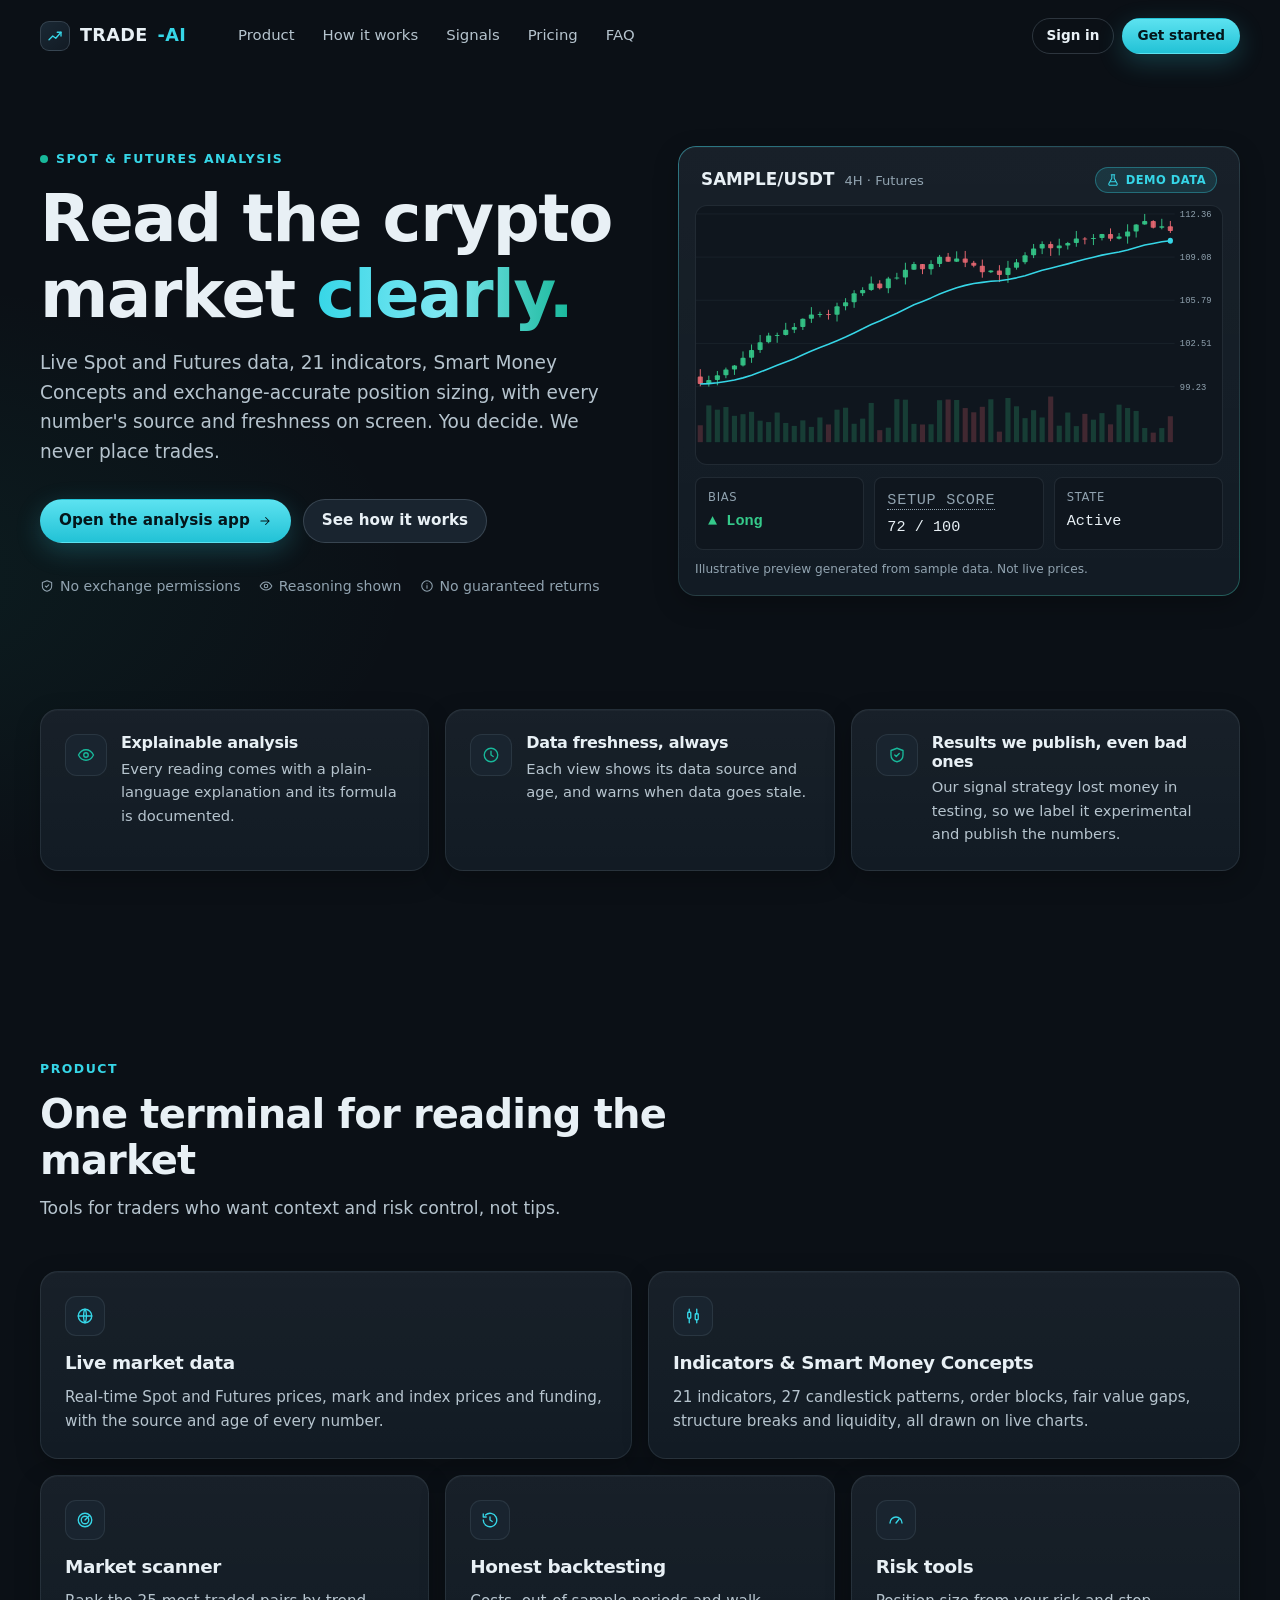
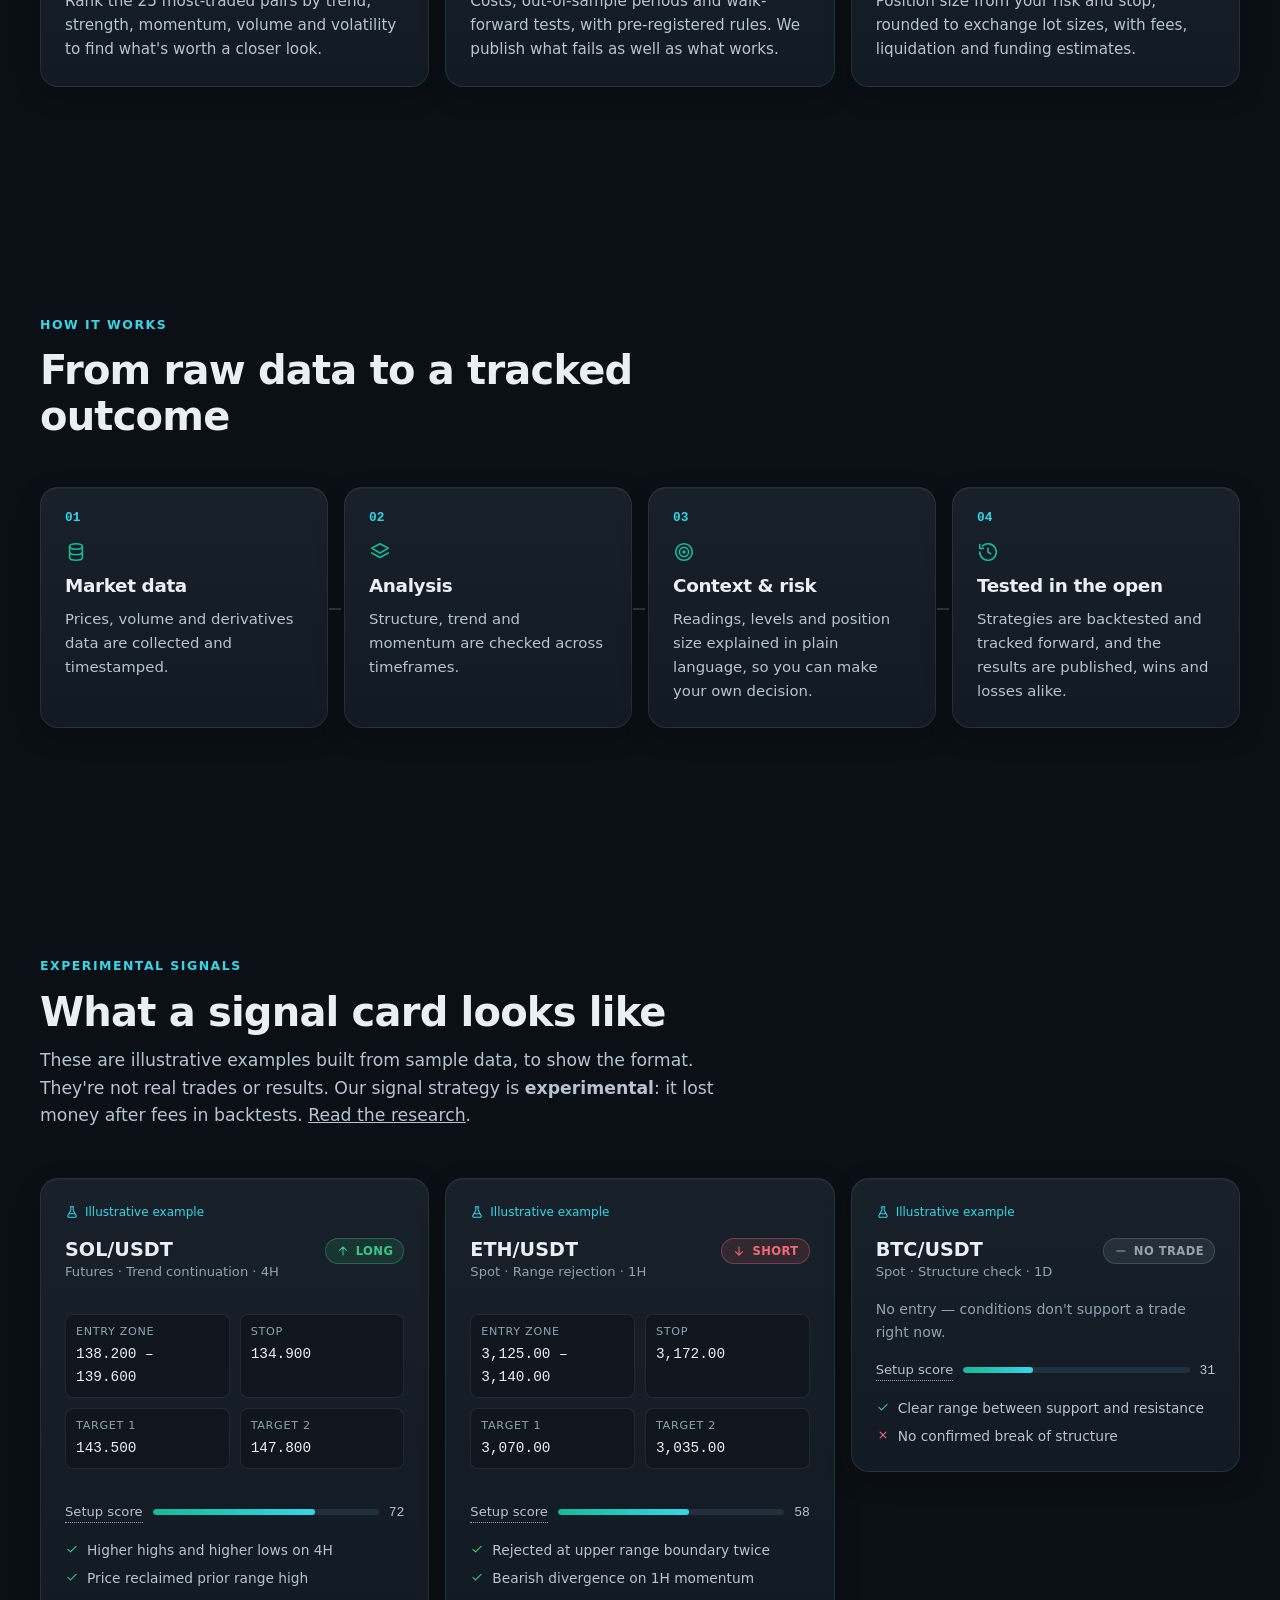
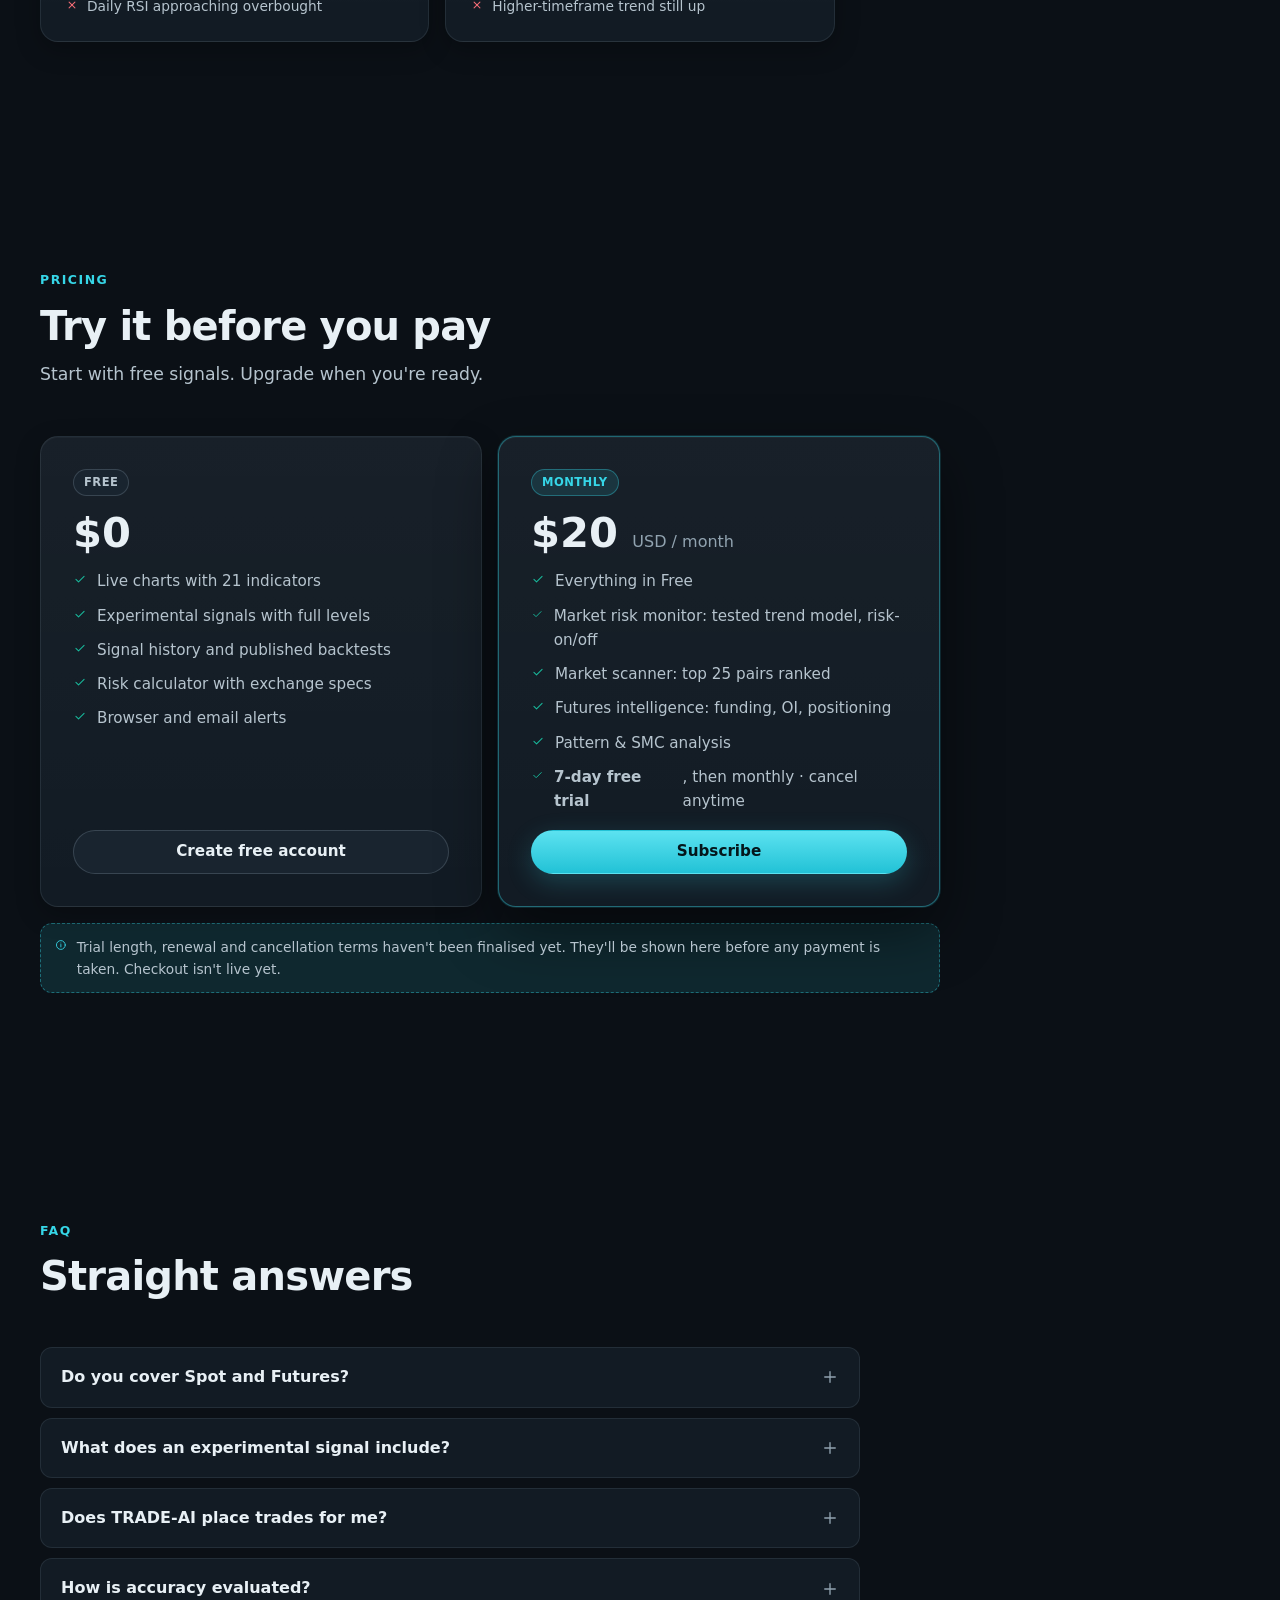
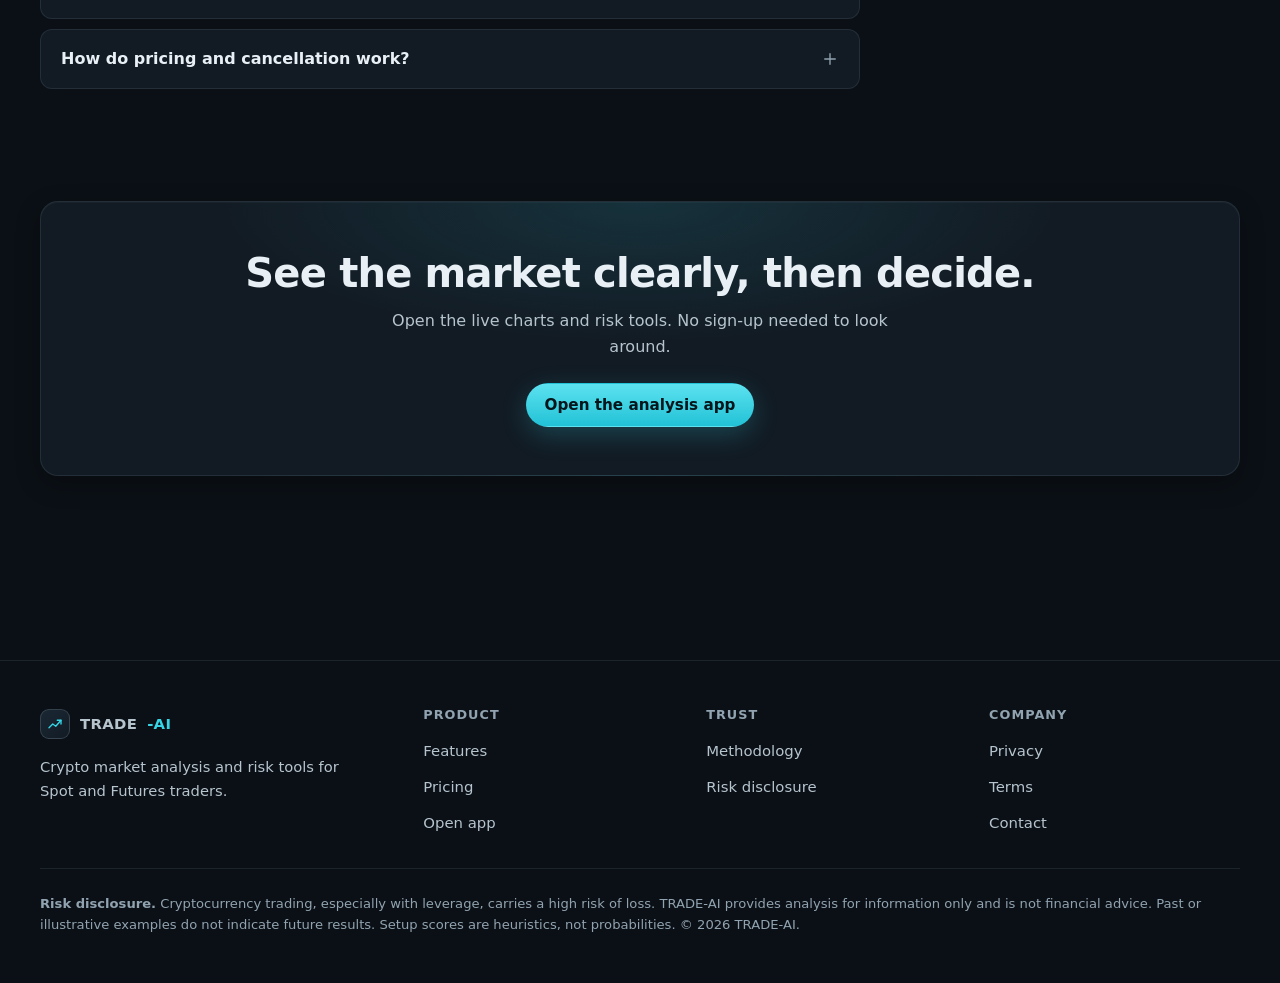
==== commit 42727d10: "Market risk monitor (Pro): E3 trend model ported to JS with exact parity to the research harness; re" ====
--- a/index.html
+++ b/index.html
@@ -24,8 +24,8 @@
   <meta name="twitter:image" content="https://sahan308.github.io/trade-ai/assets/img/og.png" />
   <script type="application/ld+json">{"@context":"https://schema.org","@type":"WebApplication","name":"TRADE-AI","url":"https://sahan308.github.io/trade-ai/","applicationCategory":"FinanceApplication","operatingSystem":"Web","description":"Live crypto charts, 21 indicators, Smart Money Concepts, a market scanner, futures data and position sizing. Analysis only, never automated trading.","offers":{"@type":"Offer","price":"20","priceCurrency":"USD"}}</script>
   <link rel="icon" href="data:image/svg+xml,%3Csvg xmlns='http://www.w3.org/2000/svg' viewBox='0 0 24 24' fill='none' stroke='%2336D6E7' stroke-width='2.4' stroke-linecap='round' stroke-linejoin='round'%3E%3Cpath d='M4 17l5-5 4 3 7-8'/%3E%3Cpath d='M15 7h5v5'/%3E%3C/svg%3E" />
-  <link rel="stylesheet" href="assets/css/base.css?v=51" />
-  <link rel="stylesheet" href="assets/css/landing.css?v=51" />
+  <link rel="stylesheet" href="assets/css/base.css?v=52" />
+  <link rel="stylesheet" href="assets/css/landing.css?v=52" />
 </head>
 <body class="landing">
   <a class="skip-link" href="#main">Skip to content</a>
@@ -171,6 +171,7 @@
             <div class="plan-price">$<span data-cfg="price">20</span> <small>USD / month</small></div>
             <ul>
               <li><span data-icon="check" data-icon-class="icon-sm"></span>Everything in Free</li>
+              <li><span data-icon="check" data-icon-class="icon-sm"></span>Market risk monitor: tested trend model, risk-on/off</li>
               <li><span data-icon="check" data-icon-class="icon-sm"></span>Market scanner: top 25 pairs ranked</li>
               <li><span data-icon="check" data-icon-class="icon-sm"></span>Futures intelligence: funding, OI, positioning</li>
               <li><span data-icon="check" data-icon-class="icon-sm"></span>Pattern &amp; SMC analysis</li>
@@ -218,12 +219,12 @@
     </div>
   </footer>
 
-  <script src="assets/js/config.js?v=51"></script>
-  <script src="assets/js/core.js?v=51"></script>
-  <script src="assets/js/fixtures/demo.js?v=51"></script>
-  <script src="assets/js/services/signals.js?v=51"></script>
-  <script src="assets/js/components.js?v=51"></script>
-  <script src="assets/js/hero-chart.js?v=51"></script>
-  <script src="assets/js/landing.js?v=51"></script>
+  <script src="assets/js/config.js?v=52"></script>
+  <script src="assets/js/core.js?v=52"></script>
+  <script src="assets/js/fixtures/demo.js?v=52"></script>
+  <script src="assets/js/services/signals.js?v=52"></script>
+  <script src="assets/js/components.js?v=52"></script>
+  <script src="assets/js/hero-chart.js?v=52"></script>
+  <script src="assets/js/landing.js?v=52"></script>
 </body>
 </html>
